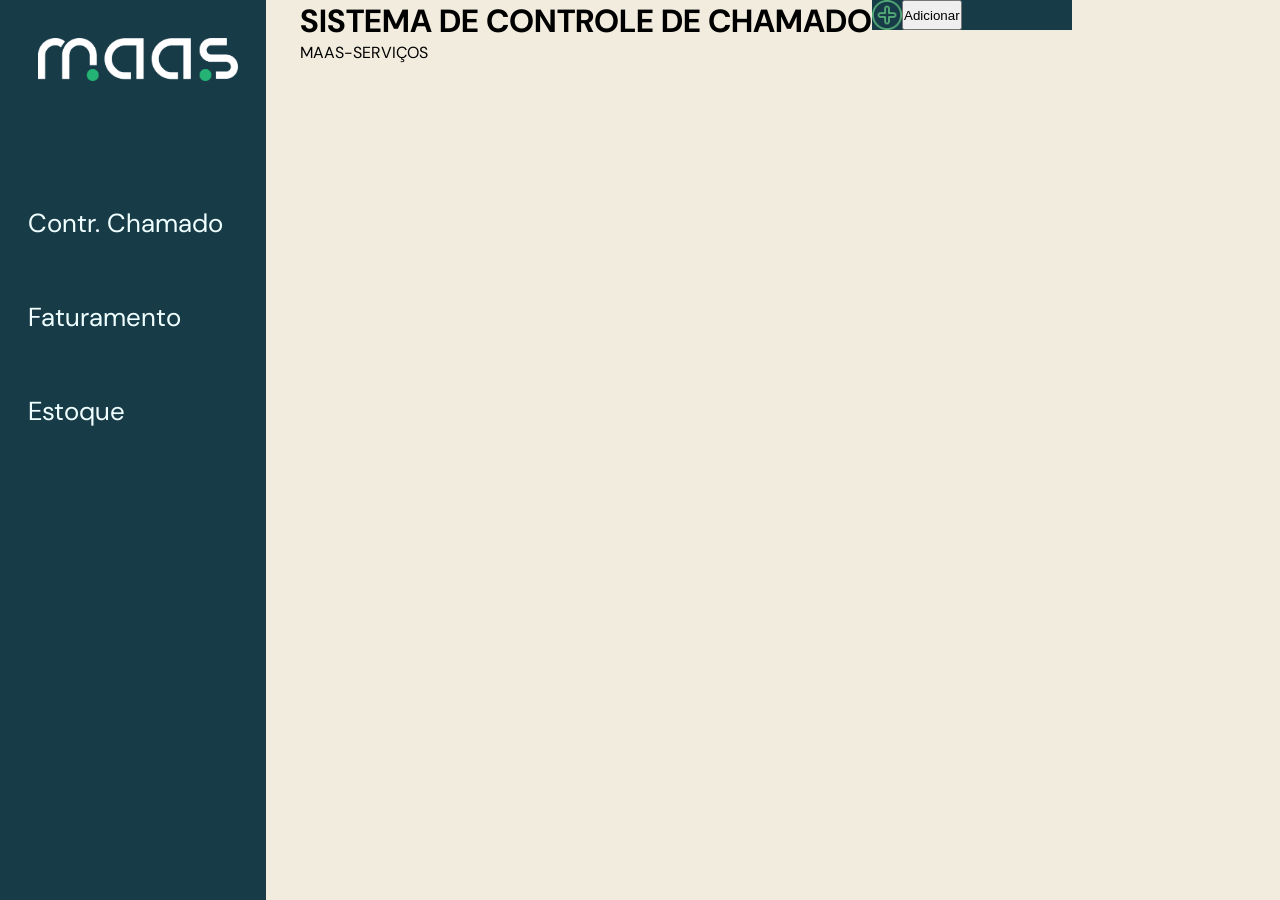
==== front-end/projeto_maas/index.html @ f57d59d8 "Atualização Do Header" ====
<!DOCTYPE html>
<html lang="pt-br">
<head>
    <meta charset="UTF-8">
    <meta name="viewport" content="width=device-width, initial-scale=1.0">
    <title>Gestão de Telemetria</title>
    <link rel="stylesheet" href="css/index.css">
</head>
<body>
    <nav class="barra-lateral-menu">
        <img src="assets/images/logo_maas.png" alt="Logo Maas Serviços">
        <ul class="list_menu">
            <li><a href="#">Contr. Chamado</a></li>
            <li><a href="#">Faturamento</a></li>
            <li><a href="#">Estoque</a></li>
        </ul>
    </nav>
    <header>
        <div class="container_header">
            <div class="container_information">
                <h1>SISTEMA DE CONTROLE DE CHAMADO</h1>
                <p>MAAS-SERVIÇOS</p>
            </div>
            <div class="button_adicionar">
                <img src="assets/icons/adicionar-acrescentar.png" alt="Imagem Adicionar">
                <button>Adicionar</button>
            </div>
        </div>
    </header>
</body>
</html>
---- front-end/projeto_maas/css/index.css ----
@import url('https://fonts.googleapis.com/css2?family=DM+Sans:ital,opsz,wght@0,9..40,100..1000;1,9..40,100..1000&display=swap');

*{
    margin: 0;
    padding: 0;
}

body{
  font-family: "DM Sans", sans-serif;
  background-color: #F2ECDE;
}

.barra-lateral-menu{
    background-color: #183B48;
    width: 250px;
    height: 100vh;
    padding: 8px;
    text-align: center;
    position: fixed;
    top: 0;
    left: 0;
}

.barra-lateral-menu img{
    width: 200px;
    margin: 30px;
}

.barra-lateral-menu ul{
    list-style-type: none;
    margin: 90px 0px 0px 20px;
}

.barra-lateral-menu ul li{
    font-size: 26px;
    text-align: left;
    margin-bottom: 60px;
    text-decoration: none;
}


.barra-lateral-menu ul li a{
    text-decoration: none;
    color: azure;
}

.container_header{
    margin-left: 300px;
    display: flex;
}


.button_adicionar{
    text-align: center;
    background-color: #183B48;
    width: 200px;
    height: 30px;
    display: flex;
    margin: right;
}

.button_adicionar img{
    width: 30px;
}
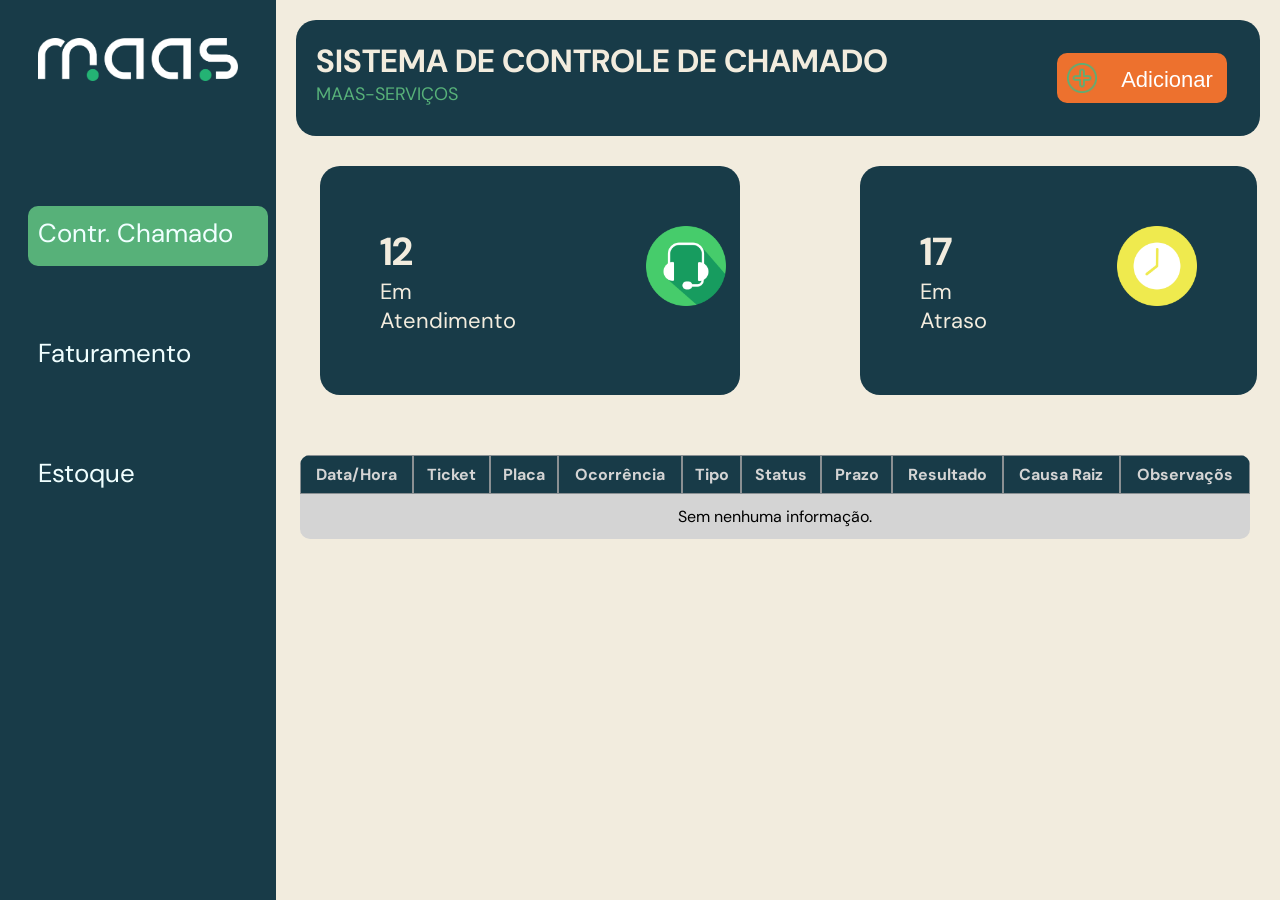
==== commit 802114ee: "Atualização - JavaScript" ====
--- a/front-end/projeto_maas/index.html
+++ b/front-end/projeto_maas/index.html
@@ -10,9 +10,9 @@
     <nav class="barra-lateral-menu">
         <img src="assets/images/logo_maas.png" alt="Logo Maas Serviços">
         <ul class="list_menu">
-            <li><a href="#">Contr. Chamado</a></li>
-            <li><a href="#">Faturamento</a></li>
-            <li><a href="#">Estoque</a></li>
+            <li class="menu-option" style="background-color: #57B179; padding: 10px; height: 40px; border-radius: 10px;"><a href="index.html">Contr. Chamado</a></li>
+            <li class= "menu-option" style="padding: 10px; height: 40px; border-radius: 10px;"> <a href="pages/faturamento.html">Faturamento</a></li>
+            <li class="menu-option" style="padding: 10px; height: 40px; border-radius: 10px;"> <a href="#">Estoque</a></li>
         </ul>
     </nav>
     <header>
@@ -23,9 +23,156 @@
             </div>
             <div class="button_adicionar">
                 <img src="assets/icons/adicionar-acrescentar.png" alt="Imagem Adicionar">
-                <button>Adicionar</button>
+                <button id="openModal">Adicionar</button>
+            </div>
+            <div id="modalContainer" class="modal-overlay">
+                <div class="modal-content">
+                    <h2>Adicionar Agendamento</h2>
+                    <p>Preencha os dados do Agendamento</p>
+                    <div class="container_formulario">
+                        <div class="form-group">
+                            <label for="text">Data/hora</label>
+                            <input type="date" name="calendario" id="data-hora">
+                        </div>
+
+                        <div class="form-group">
+                            <label for="text">Ticket</label>
+                            <input type="number">
+                        </div>
+
+                        <div class="form-group">
+                            <label for="text">Placa</label>
+                            <input type="text">
+                        </div>
+
+                        <div class="form-group">
+                            <label for="text">Ocorrência</label>
+                            <input type="text">
+                        </div>
+
+                        <div class="form-group">
+                            <label for="text">Tipo</label>
+                            <select name="Tipo_Serviço" id="selecion_tipo" class="selecion_status">
+                                <option value="Tipo de Serviço">Manutenção</option>
+                            </select>
+                        </div>
+
+                        <div class="form-group">
+                            <label for="text">Status</label>
+                            <select name="Tipo_status" id="selecion_tipo" class="selecion_status">
+                                <option value="Tipo_Status">Aberto</option>
+                                <option value="Tipo_Status">Aguardando fornecedor</option>
+                                <option value="Tipo_Status">Aguardando cliente</option>
+                                <option value="Tipo_Status">Agendado</option>
+                                <option value="Tipo_Status">Em atendimento</option>
+                                <option value="Tipo_Status">Concluído</option>
+                                <option value="Tipo_Status">Cancelado / Indisponível</option>
+                                <option value="Tipo_Status">Aguardando Orçamento</option>
+                            </select>
+                        </div>
+
+                        <div class="form-group">
+                            <label for="text">Prazo</label>
+                            <input type="text">
+                        </div>
+
+                        <div class="form-group">
+                            <label for="text">Resultado Final</label>
+                            <select name="tipo_de_resultadofinal" id="selecion_tipo" class="selecion_status">
+                                <option value="tipo_de_resultadofinal">Normalizado (online)</option>
+                                <option value="tipo_de_resultadofinal">Equipamento Substituído</option>
+                                <option value="tipo_de_resultadofinal">Sem atendimento (indisponivel)</option>
+                                <option value="tipo_de_resultadofinal">Pendente</option>
+                            </select>
+                        </div>
+                    </div>
+
+                    <div class="form-group">
+                        <label for="text">Causa Raiz</label>
+                        <select name="Tipo_status" id="selecion_tipo" class="selecion_status">
+                            <option value="tipo_causaraiz">Cobertura</option>
+                            <option value="tipo_causaraiz">Instalação/Alimentação</option>
+                            <option value="tipo_causaraiz">Equipamento defeituoso</option>
+                            <option value="tipo_causaraiz">Chip/Operadora</option>
+                            <option value="tipo_causaraiz">Base de contatos/local</option>
+                            <option value="tipo_causaraiz">Outros</option>
+                        </select>
+                    </div>
+
+                    <div class="form-group">
+                        <label for="text">Observações</label>
+                        <textarea name="" id=""></textarea>
+                    </div>
+
+                    <div class="modal-footer">
+                        <button id="closeModal" class="btn-secondary">Cancelar</button>
+                        <button class="btn-primary">Salvar</button>
+                    </div>
+                </div>
             </div>
         </div>
     </header>
+
+    <main>
+        <div class="information_cards_principal">
+            <div class="cards">
+                <div class="information_cards">
+                    <h1>12</h1>
+                    <span>Em Atendimento</span>
+                </div>
+                <div class="icone_cards">
+                    <img src="assets/icons/fone-de-ouvido.png" alt="">
+                </div>
+            </div>
+            <div class="cards">
+                <div class="information_cards">
+                    <h1>17</h1>
+                    <span>Em Atraso</span>
+                </div>
+                <div class="icone_cards">
+                    <img src="assets/icons/tempo.png" alt="">
+                </div>
+            </div>
+            <div class="cards">
+                <div class="information_cards">
+                    <h1>9</h1>
+                    <span>Aguardando Abertura</span>
+                </div>
+                <div class="icone_cards">
+                    <img src="assets/icons/ponto-de-exclamacao.png" alt="">
+                </div>
+            </div>
+            <div class="cards">
+                <div class="information_cards">
+                    <h1>24</h1>
+                    <span>Concluído</span>
+                </div>
+                <div class="icone_cards">
+                    <img src="assets/icons/resolvido.png" alt="">
+                </div>
+            </div>
+        </div>
+        <div class="call_tables">
+            <table>
+                <tr>
+                    <th>Data/Hora</th>
+                    <th>Ticket</th>
+                    <th>Placa</th>
+                    <th>Ocorrência</th>
+                    <th>Tipo</th>
+                    <th>Status</th>
+                    <th>Prazo</th>
+                    <th>Resultado</th>
+                    <th>Causa Raiz</th>
+                    <th>Observaçõs</th>
+                </tr>
+                <tr>
+                    <td class="information_table" colspan="10">Sem nenhuma informação.</td>
+                </tr>
+            </table>
+        </div>
+    </main>
+
+    <script src="js/scripts.js"></script>
 </body>
 </html>
--- a/front-end/projeto_maas/css/index.css
+++ b/front-end/projeto_maas/css/index.css
@@ -12,7 +12,7 @@
 
 .barra-lateral-menu{
     background-color: #183B48;
-    width: 250px;
+    width: 260px;
     height: 100vh;
     padding: 8px;
     text-align: center;
@@ -38,28 +38,214 @@
     text-decoration: none;
 }
 
-
 .barra-lateral-menu ul li a{
     text-decoration: none;
     color: azure;
 }
 
 .container_header{
-    margin-left: 300px;
-    display: flex;
+    margin: 20px 20px 0px 296px;
+    display: flex;
+    background-color: #183B48;
+    max-width: 100%;
+    border-radius: 20px;
+    padding: 10px;
+}
+
+.container_header h1{
+    color: #F2ECDE;
+}
+
+.container_header p{
+    color: #57B179;
+    font-size: 18px;
+}
+.container_information{
+    width: 100%;
+    padding: 10px;
 }
 
 
 .button_adicionar{
     text-align: center;
-    background-color: #183B48;
+    background-color: #ED712E;
     width: 200px;
     height: 30px;
     display: flex;
-    margin: right;
+    margin: 23px;
+    padding: 10px;
+    border-radius: 10px;
 }
 
 .button_adicionar img{
     width: 30px;
-}
-
+    margin-right: 10px;
+}
+
+.button_adicionar button{
+    margin-left: 10px;
+    height: 33px;
+    width: 100px;
+    background-color: transparent;
+    border-style: none;
+    font-size: 22px;
+    color: white;
+    text-align: center;
+}
+
+.information_cards_principal{
+    margin-left: 230px;
+    display: flex;
+}
+
+.information_cards_principal .cards{
+    margin: 30px 30px 0px 90px;
+    padding: 60px;
+    width: 300px;
+    border-radius: 20px;
+    background-color: #183B48;
+    color: #F2ECDE;
+    display: flex;
+}
+
+.information_cards h1{
+    font-size: 39px;
+}
+
+.information_cards span{
+    font-size: 22px;
+}
+
+.icone_cards img{
+    width: 80px;
+    margin-left: 130px; 
+}
+
+.call_tables{
+    margin: 60px 30px 0px 300px;
+    background-color: #d4d4d4;
+    border-radius: 10px;
+}
+
+.call_tables table{
+    width: 100%;
+    border-radius: 10px; /* Arredonda */
+    border-collapse: separate; /* IMPORTANTE */
+    border-spacing: 0; /* Remove espaçamento interno */
+    overflow: hidden; /* Garante que o arredondado apareça */
+}
+
+.call_tables th{
+    border: 0.1px solid #aca9a9c4;
+    padding: 8px;
+    text-align: center;
+    background-color: #183B48;
+    color: #d4d4d4;
+}
+
+.call_tables td{
+    text-align: center;
+    height: 45px;
+}
+
+/* Fundo escuro que cobre a tela */
+.modal-overlay {
+  display: none; /* Escondido por padrão */
+  position: fixed;
+  top: 0;
+  left: 0;
+  width: 100%;
+  height: 100%;
+  background-color: rgba(0, 0, 0, 0.5); /* Preto com 50% de transparência */
+  z-index: 1000;
+}
+
+/* A caixa branca do modal */
+.modal-content {
+  position: absolute;
+  top: 50%;
+  left: 50%;
+  transform: translate(-50%, -50%); /* Centraliza perfeitamente */
+  background: #F2ECDE;
+  padding: 20px;
+  border-radius: 8px;
+  width: 700px;
+  height: 550px;
+  box-shadow: 0 4px 15px rgba(0,0,0,0.2);
+  grid-template-columns: repeat(2, 1fr);
+  gap: 15px;
+}
+
+/* Container que divide em 2 colunas */
+.container_formulario {
+  display: grid;
+  grid-template-columns: 1fr 1fr; /* Duas colunas iguais */
+  gap: 15px; /* Espaçamento entre os campos */
+  margin-top: 20px;
+}
+
+/* Cada par Label + Input */
+.form-group {
+  display: flex;
+  flex-direction: column; /* Força o input a ir para baixo da label */
+  align-items: flex-start; /* Alinha tudo à esquerda */
+}
+
+.form-group label {
+  font-size: 14px;
+  font-weight: bold;
+  margin-bottom: 5px; /* Espaço entre o nome e o campo */
+  color: #333;
+}
+
+.form-group input, 
+.form-group textarea {
+  width: 100%; /* Faz o campo ocupar toda a largura da coluna */
+  padding: 8px;
+  border: 1px solid #ccc;
+  border-radius: 4px;
+  box-sizing: border-box; /* Garante que o padding não quebre a largura */
+}
+
+/* Ocupar a linha inteira para Observações */
+.full-width {
+  grid-column: span 2;
+}
+
+/* Estilo dos botões */
+.modal-footer {
+  margin-top: 25px;
+  display: flex;
+  justify-content: flex-end;
+  gap: 10px;
+}
+
+/* Classe utilitária para mostrar o modal via JS */
+.active {
+  display: block;
+}
+
+.selecion_status{
+  width: 100%; /* Faz o campo ocupar toda a largura da coluna */
+  padding: 8px;
+  border: 1px solid #ccc;
+  border-radius: 4px;
+  box-sizing: border-box; /* Garante que o padding não quebre a largura */
+}
+
+.modal-footer button{
+    width: 190px;
+    height: 40px;
+    border-radius: 10px;
+    font-size: 19px;
+}
+
+.modal-footer .btn-secondary{
+    background-color: #ED712E;
+    color: #F2ECDE;
+}
+
+.modal-footer .btn-primary{
+    background-color: #183B48;
+    color: #F2ECDE;
+}
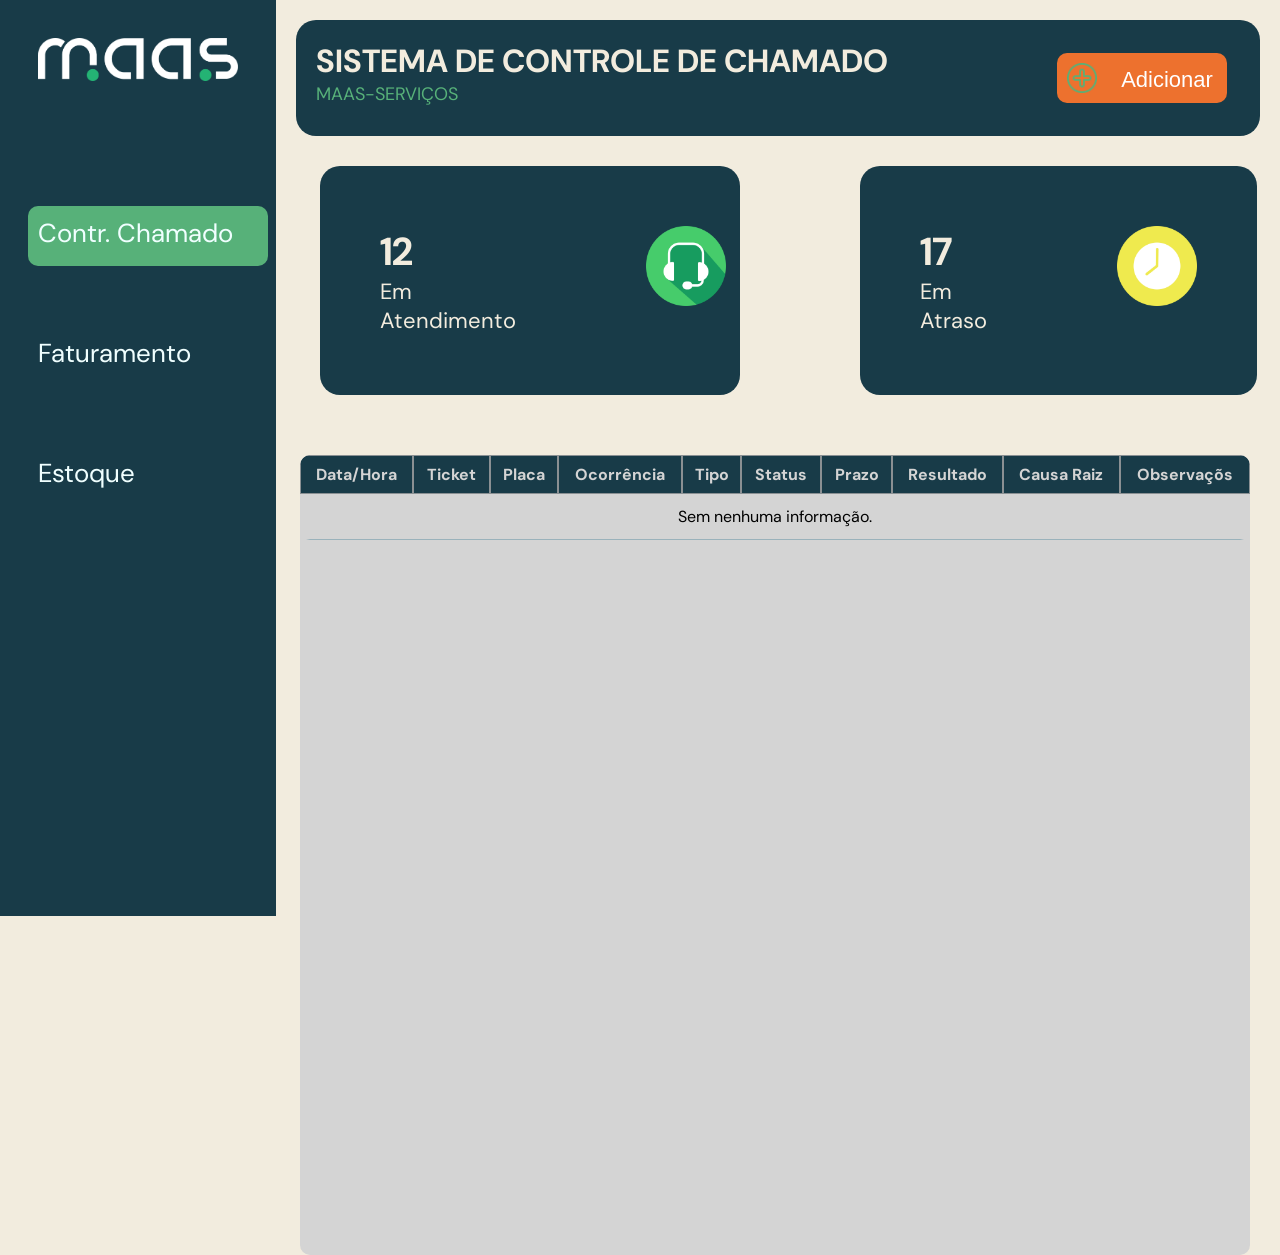
==== commit be089410: "teste" ====
--- a/front-end/projeto_maas/index.html
+++ b/front-end/projeto_maas/index.html
@@ -32,76 +32,79 @@
                     <div class="container_formulario">
                         <div class="form-group">
                             <label for="text">Data/hora</label>
-                            <input type="date" name="calendario" id="data-hora">
+                            <input type="date" name="calendario" id="data_hora">
                         </div>
 
                         <div class="form-group">
                             <label for="text">Ticket</label>
-                            <input type="number">
+                            <input type="number" id="ticket">
                         </div>
 
                         <div class="form-group">
                             <label for="text">Placa</label>
-                            <input type="text">
+                            <input type="text" id="placa">
                         </div>
 
                         <div class="form-group">
                             <label for="text">Ocorrência</label>
-                            <input type="text">
+                            <input type="text" id="ocorrencia">
                         </div>
 
                         <div class="form-group">
                             <label for="text">Tipo</label>
                             <select name="Tipo_Serviço" id="selecion_tipo" class="selecion_status">
-                                <option value="Tipo de Serviço">Manutenção</option>
+                                <option value="Tipo de Serviço" id="Manutencao">Manutenção</option>
                             </select>
                         </div>
 
                         <div class="form-group">
                             <label for="text">Status</label>
-                            <select name="Tipo_status" id="selecion_tipo" class="selecion_status">
-                                <option value="Tipo_Status">Aberto</option>
-                                <option value="Tipo_Status">Aguardando fornecedor</option>
-                                <option value="Tipo_Status">Aguardando cliente</option>
-                                <option value="Tipo_Status">Agendado</option>
-                                <option value="Tipo_Status">Em atendimento</option>
-                                <option value="Tipo_Status">Concluído</option>
-                                <option value="Tipo_Status">Cancelado / Indisponível</option>
-                                <option value="Tipo_Status">Aguardando Orçamento</option>
+                            <select name="Tipo_status" id="status" class="selecion_status">
+                                <option value="Selecionar">Selecionar...</option>
+                                <option value="Aberto">Aberto</option>
+                                <option value="Aguardando fornecedor">Aguardando fornecedor</option>
+                                <option value="Aguardando cliente">Aguardando cliente</option>
+                                <option value="Agendado">Agendado</option>
+                                <option value="Em atendimento">Em atendimento</option>
+                                <option value="Concluído">Concluído</option>
+                                <option value="Cancelado / Indisponível">Cancelado / Indisponível</option>
+                                <option value="Aguardando Orçamento">Aguardando Orçamento</option>
                             </select>
                         </div>
 
                         <div class="form-group">
                             <label for="text">Prazo</label>
-                            <input type="text">
+                            <input type="date" name="calendario" id="data_hora_prazo">
                         </div>
 
                         <div class="form-group">
                             <label for="text">Resultado Final</label>
-                            <select name="tipo_de_resultadofinal" id="selecion_tipo" class="selecion_status">
-                                <option value="tipo_de_resultadofinal">Normalizado (online)</option>
-                                <option value="tipo_de_resultadofinal">Equipamento Substituído</option>
-                                <option value="tipo_de_resultadofinal">Sem atendimento (indisponivel)</option>
-                                <option value="tipo_de_resultadofinal">Pendente</option>
+                            <select name="tipo_de_resultadofinal" id="resultado_final" class="selecion_status">
+                                <option value="Selecionar">Selecionar...</option>
+                                <option value="Normalizado (online)">Normalizado (online)</option>
+                                <option value="Equipamento Substituído">Equipamento Substituído</option>
+                                <option value="Sem atendimento (indisponivel)">Sem atendimento (indisponivel)</option>
+                                <option value="Pendente">Pendente</option>
                             </select>
                         </div>
                     </div>
 
                     <div class="form-group">
                         <label for="text">Causa Raiz</label>
-                        <select name="Tipo_status" id="selecion_tipo" class="selecion_status">
-                            <option value="tipo_causaraiz">Cobertura</option>
-                            <option value="tipo_causaraiz">Instalação/Alimentação</option>
-                            <option value="tipo_causaraiz">Equipamento defeituoso</option>
-                            <option value="tipo_causaraiz">Chip/Operadora</option>
-                            <option value="tipo_causaraiz">Base de contatos/local</option>
-                            <option value="tipo_causaraiz">Outros</option>
+                        <select name="Tipo_status" id="causa_raiz" class="selecion_status">
+                            <option value="Selecionar">Selecionar...</option>
+                            <option value="Cobertura">Cobertura</option>
+                            <option value="Instalação/Alimentação">Instalação/Alimentação</option>
+                            <option value="Equipamento defeituoso">Equipamento defeituoso</option>
+                            <option value="Chip/Operadora">Chip/Operadora</option>
+                            <option value="Base de contatos/local">Base de contatos/local</option>
+                            <option value="Outros">Outros</option>
                         </select>
                     </div>
 
                     <div class="form-group">
                         <label for="text">Observações</label>
-                        <textarea name="" id=""></textarea>
+                        <textarea name="Observações" id="observacoes"></textarea>
                     </div>
 
                     <div class="modal-footer">
@@ -152,27 +155,35 @@
                 </div>
             </div>
         </div>
-        <div class="call_tables">
-            <table>
-                <tr>
-                    <th>Data/Hora</th>
-                    <th>Ticket</th>
-                    <th>Placa</th>
-                    <th>Ocorrência</th>
-                    <th>Tipo</th>
-                    <th>Status</th>
-                    <th>Prazo</th>
-                    <th>Resultado</th>
-                    <th>Causa Raiz</th>
-                    <th>Observaçõs</th>
-                </tr>
-                <tr>
-                    <td class="information_table" colspan="10">Sem nenhuma informação.</td>
-                </tr>
-            </table>
+        <div class="background_table">
+            <div class="table-scroll">
+                <table>
+                    <thead>
+                        <tr>
+                            <th>Data/Hora</th>
+                            <th>Ticket</th>
+                            <th>Placa</th>
+                            <th>Ocorrência</th>
+                            <th>Tipo</th>
+                            <th>Status</th>
+                            <th>Prazo</th>
+                            <th>Resultado</th>
+                            <th>Causa Raiz</th>
+                            <th>Observaçõs</th>
+                        </tr>
+                    </thead>
+                    <tbody id="call_tables">
+                        <tr id="linhaVazia">
+                            <td class="information_table_td" colspan="10">
+                                Sem nenhuma informação.
+                            </td>
+                        </tr>
+                    </tbody>
+                </table>
+            </div>
         </div>
     </main>
 
-    <script src="js/scripts.js"></script>
+    <script type="module" src="js/scripts.js"></script>
 </body>
 </html>
--- a/front-end/projeto_maas/css/index.css
+++ b/front-end/projeto_maas/css/index.css
@@ -6,8 +6,8 @@
 }
 
 body{
-  font-family: "DM Sans", sans-serif;
-  background-color: #F2ECDE;
+    font-family: "DM Sans", sans-serif;
+    background-color: #F2ECDE;
 }
 
 .barra-lateral-menu{
@@ -96,9 +96,10 @@
 .information_cards_principal{
     margin-left: 230px;
     display: flex;
-}
-
-.information_cards_principal .cards{
+    width: 300px;
+}
+
+.cards{
     margin: 30px 30px 0px 90px;
     padding: 60px;
     width: 300px;
@@ -121,13 +122,19 @@
     margin-left: 130px; 
 }
 
-.call_tables{
+.background_table {
+    height: 800px;        /* referência real */
+}
+
+.table-scroll {
     margin: 60px 30px 0px 300px;
     background-color: #d4d4d4;
     border-radius: 10px;
-}
-
-.call_tables table{
+    height: 100%;         /* agora funciona */
+    overflow-y: auto;
+}
+
+.table-scroll table{
     width: 100%;
     border-radius: 10px; /* Arredonda */
     border-collapse: separate; /* IMPORTANTE */
@@ -135,7 +142,9 @@
     overflow: hidden; /* Garante que o arredondado apareça */
 }
 
-.call_tables th{
+
+
+.table-scroll th{
     border: 0.1px solid #aca9a9c4;
     padding: 8px;
     text-align: center;
@@ -143,9 +152,10 @@
     color: #d4d4d4;
 }
 
-.call_tables td{
+.table-scroll td{
     text-align: center;
     height: 45px;
+    border-bottom: 0.5px solid #9ab2bb;
 }
 
 /* Fundo escuro que cobre a tela */
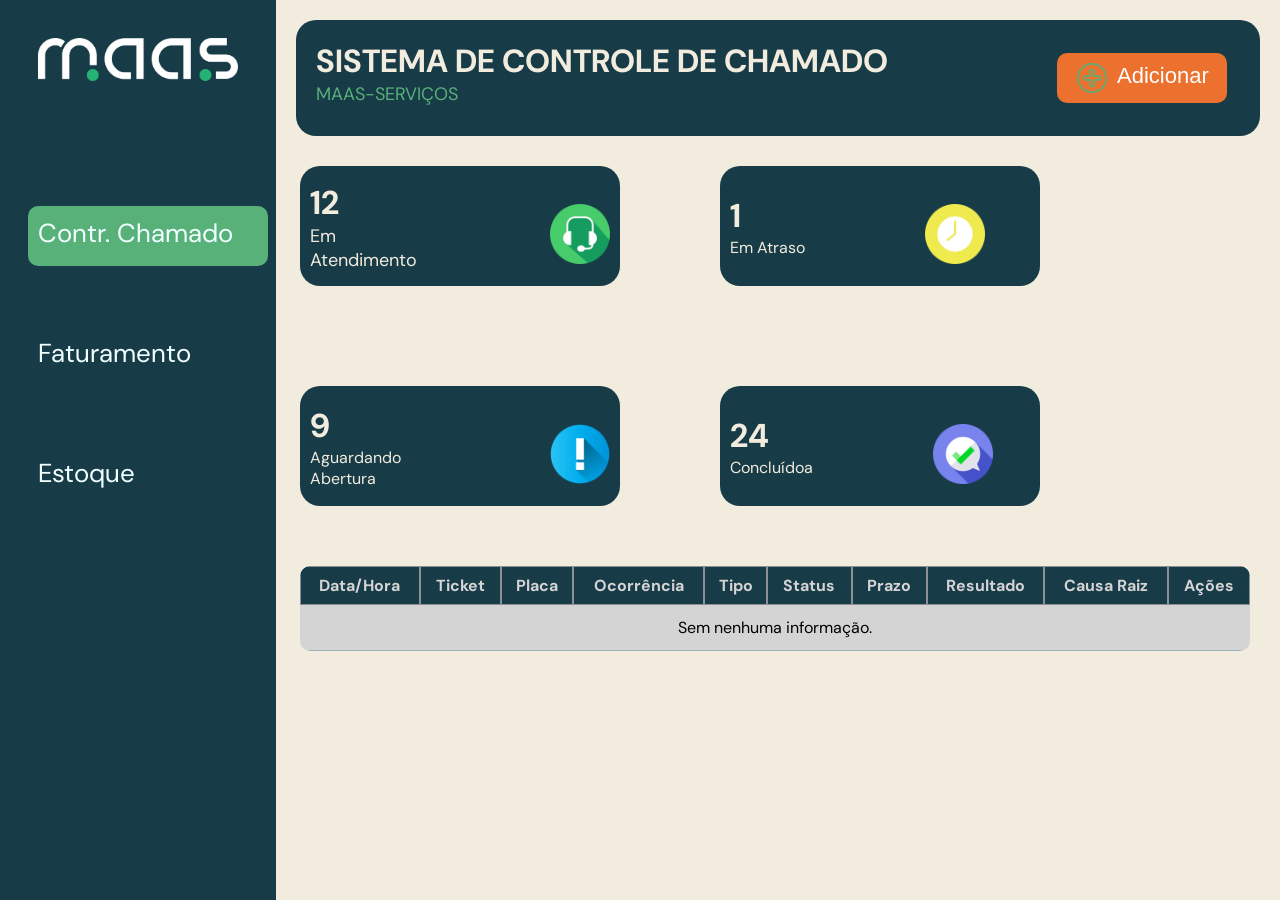
==== commit c97c9cab: "Atualização de Layout" ====
--- a/front-end/projeto_maas/index.html
+++ b/front-end/projeto_maas/index.html
@@ -22,8 +22,7 @@
                 <p>MAAS-SERVIÇOS</p>
             </div>
             <div class="button_adicionar">
-                <img src="assets/icons/adicionar-acrescentar.png" alt="Imagem Adicionar">
-                <button id="openModal">Adicionar</button>
+                <button id="openModal"><img src="assets/icons/adicionar-acrescentar.png" alt="Imagem Adicionar">Adicionar</button>
             </div>
             <div id="modalContainer" class="modal-overlay">
                 <div class="modal-content">
@@ -32,7 +31,7 @@
                     <div class="container_formulario">
                         <div class="form-group">
                             <label for="text">Data/hora</label>
-                            <input type="date" name="calendario" id="data_hora">
+                            <input type="datetime-local" name="calendario" id="data_hora">
                         </div>
 
                         <div class="form-group">
@@ -74,12 +73,12 @@
 
                         <div class="form-group">
                             <label for="text">Prazo</label>
-                            <input type="date" name="calendario" id="data_hora_prazo">
+                            <input type="date" name="calendario" id="data_hora_prazo" disabled>
                         </div>
 
                         <div class="form-group">
                             <label for="text">Resultado Final</label>
-                            <select name="tipo_de_resultadofinal" id="resultado_final" class="selecion_status">
+                            <select name="tipo_de_resultadofinal" id="resultado_final" class="selecion_status" disabled>
                                 <option value="Selecionar">Selecionar...</option>
                                 <option value="Normalizado (online)">Normalizado (online)</option>
                                 <option value="Equipamento Substituído">Equipamento Substituído</option>
@@ -91,7 +90,7 @@
 
                     <div class="form-group">
                         <label for="text">Causa Raiz</label>
-                        <select name="Tipo_status" id="causa_raiz" class="selecion_status">
+                        <select name="Tipo_status" id="causa_raiz" class="selecion_status" disabled>
                             <option value="Selecionar">Selecionar...</option>
                             <option value="Cobertura">Cobertura</option>
                             <option value="Instalação/Alimentação">Instalação/Alimentação</option>
@@ -121,7 +120,7 @@
             <div class="cards">
                 <div class="information_cards">
                     <h1>12</h1>
-                    <span>Em Atendimento</span>
+                    <p>Em Atendimento<p>
                 </div>
                 <div class="icone_cards">
                     <img src="assets/icons/fone-de-ouvido.png" alt="">
@@ -129,7 +128,7 @@
             </div>
             <div class="cards">
                 <div class="information_cards">
-                    <h1>17</h1>
+                    <h1>1</h1>
                     <span>Em Atraso</span>
                 </div>
                 <div class="icone_cards">
@@ -148,7 +147,7 @@
             <div class="cards">
                 <div class="information_cards">
                     <h1>24</h1>
-                    <span>Concluído</span>
+                    <span>Concluídoa</span>
                 </div>
                 <div class="icone_cards">
                     <img src="assets/icons/resolvido.png" alt="">
@@ -169,7 +168,7 @@
                             <th>Prazo</th>
                             <th>Resultado</th>
                             <th>Causa Raiz</th>
-                            <th>Observaçõs</th>
+                            <th>Ações</th>
                         </tr>
                     </thead>
                     <tbody id="call_tables">
--- a/front-end/projeto_maas/css/index.css
+++ b/front-end/projeto_maas/css/index.css
@@ -72,6 +72,7 @@
     width: 200px;
     height: 30px;
     display: flex;
+    flex-wrap: wrap;
     margin: 23px;
     padding: 10px;
     border-radius: 10px;
@@ -84,7 +85,8 @@
 
 .button_adicionar button{
     margin-left: 10px;
-    height: 33px;
+    display: flex;
+    height: 38px;
     width: 100px;
     background-color: transparent;
     border-style: none;
@@ -94,68 +96,36 @@
 }
 
 .information_cards_principal{
-    margin-left: 230px;
-    display: flex;
+    margin: 30px 23px 0px 300px;
+    max-width: 100%;
+    display: flex;
+    gap: 100px; 
+    flex-wrap: wrap; /* faz quebrar quando faltar espaço */
+}
+
+.cards{
+    padding: 10px;
     width: 300px;
-}
-
-.cards{
-    margin: 30px 30px 0px 90px;
-    padding: 60px;
-    width: 300px;
+    height: 100px;
     border-radius: 20px;
     background-color: #183B48;
     color: #F2ECDE;
     display: flex;
+    align-items: center;
 }
 
 .information_cards h1{
-    font-size: 39px;
-}
-
-.information_cards span{
-    font-size: 22px;
+    font-size: 33px;
+}
+
+.information_cards p{
+    font-size: 18px;
 }
 
 .icone_cards img{
-    width: 80px;
-    margin-left: 130px; 
-}
-
-.background_table {
-    height: 800px;        /* referência real */
-}
-
-.table-scroll {
-    margin: 60px 30px 0px 300px;
-    background-color: #d4d4d4;
-    border-radius: 10px;
-    height: 100%;         /* agora funciona */
-    overflow-y: auto;
-}
-
-.table-scroll table{
-    width: 100%;
-    border-radius: 10px; /* Arredonda */
-    border-collapse: separate; /* IMPORTANTE */
-    border-spacing: 0; /* Remove espaçamento interno */
-    overflow: hidden; /* Garante que o arredondado apareça */
-}
-
-
-
-.table-scroll th{
-    border: 0.1px solid #aca9a9c4;
-    padding: 8px;
-    text-align: center;
-    background-color: #183B48;
-    color: #d4d4d4;
-}
-
-.table-scroll td{
-    text-align: center;
-    height: 45px;
-    border-bottom: 0.5px solid #9ab2bb;
+    width: 60px;
+    margin-top: 20px;
+    margin-left: 120px; 
 }
 
 /* Fundo escuro que cobre a tela */
@@ -258,4 +228,40 @@
 .modal-footer .btn-primary{
     background-color: #183B48;
     color: #F2ECDE;
+}
+
+.background_table {
+    height: 50%;        /* referência real */
+}
+
+.table-scroll {
+    margin: 60px 30px 0px 300px;
+    background-color: #d4d4d4;
+    border-radius: 10px;
+    max-height: 500px;         /* agora funciona */
+    overflow-y: auto;
+}
+
+.table-scroll table{
+    width: 100%;
+    border-radius: 10px; /* Arredonda */
+    border-collapse: separate; /* IMPORTANTE */
+    border-spacing: 0; /* Remove espaçamento interno */
+    overflow: hidden; /* Garante que o arredondado apareça */
+}
+
+
+
+.table-scroll th{
+    border: 0.1px solid #aca9a9c4;
+    padding: 8px;
+    text-align: center;
+    background-color: #183B48;
+    color: #d4d4d4;
+}
+
+.table-scroll td{
+    text-align: center;
+    height: 45px;
+    border-bottom: 0.5px solid #9ab2bb;
 }
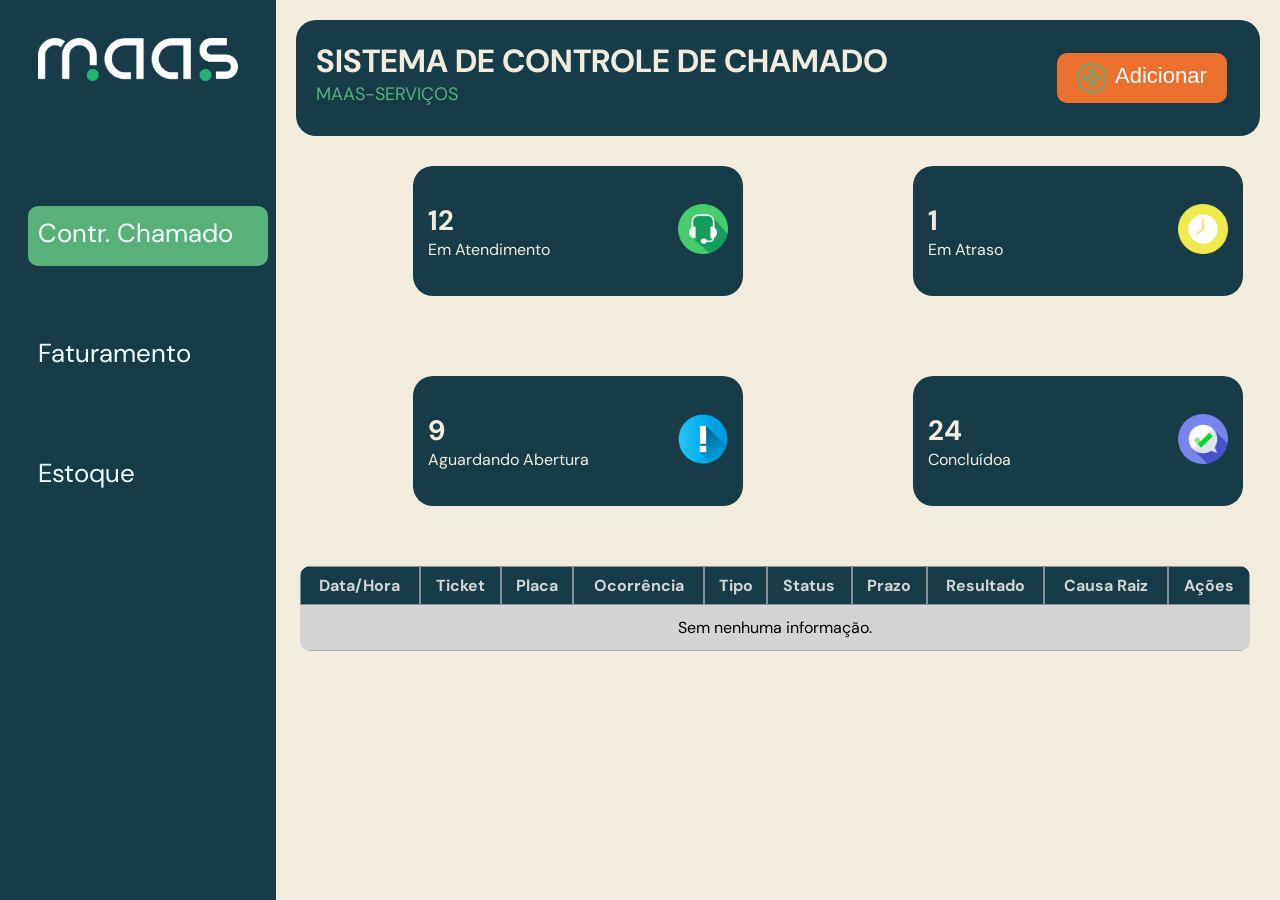
==== commit 59d8da4c: "Atualização de Layout" ====
--- a/front-end/projeto_maas/index.html
+++ b/front-end/projeto_maas/index.html
@@ -120,7 +120,7 @@
             <div class="cards">
                 <div class="information_cards">
                     <h1>12</h1>
-                    <p>Em Atendimento<p>
+                    <span>Em Atendimento<spanp>
                 </div>
                 <div class="icone_cards">
                     <img src="assets/icons/fone-de-ouvido.png" alt="">
--- a/front-end/projeto_maas/css/index.css
+++ b/front-end/projeto_maas/css/index.css
@@ -80,7 +80,8 @@
 
 .button_adicionar img{
     width: 30px;
-    margin-right: 10px;
+    height: 30px;
+    margin-right: 8px;
 }
 
 .button_adicionar button{
@@ -96,15 +97,17 @@
 }
 
 .information_cards_principal{
-    margin: 30px 23px 0px 300px;
+    margin: 30px 23px;
+    padding-left: 300px; /* substitui o margin-left */
     max-width: 100%;
     display: flex;
-    gap: 100px; 
-    flex-wrap: wrap; /* faz quebrar quando faltar espaço */
+    gap: 80px; 
+    flex-wrap: wrap; /* quebra linha quando faltar espaço */
 }
 
 .cards{
-    padding: 10px;
+    margin-left: 90px;
+    padding: 15px;
     width: 300px;
     height: 100px;
     border-radius: 20px;
@@ -112,20 +115,21 @@
     color: #F2ECDE;
     display: flex;
     align-items: center;
+    justify-content: space-between;
 }
 
 .information_cards h1{
-    font-size: 33px;
-}
-
-.information_cards p{
-    font-size: 18px;
+    font-size: 28px;
+    margin: 0;
+}
+
+.information_cards span{
+    font-size: 16px;
+    margin: 0;
 }
 
 .icone_cards img{
-    width: 60px;
-    margin-top: 20px;
-    margin-left: 120px; 
+    width: 50px;
 }
 
 /* Fundo escuro que cobre a tela */
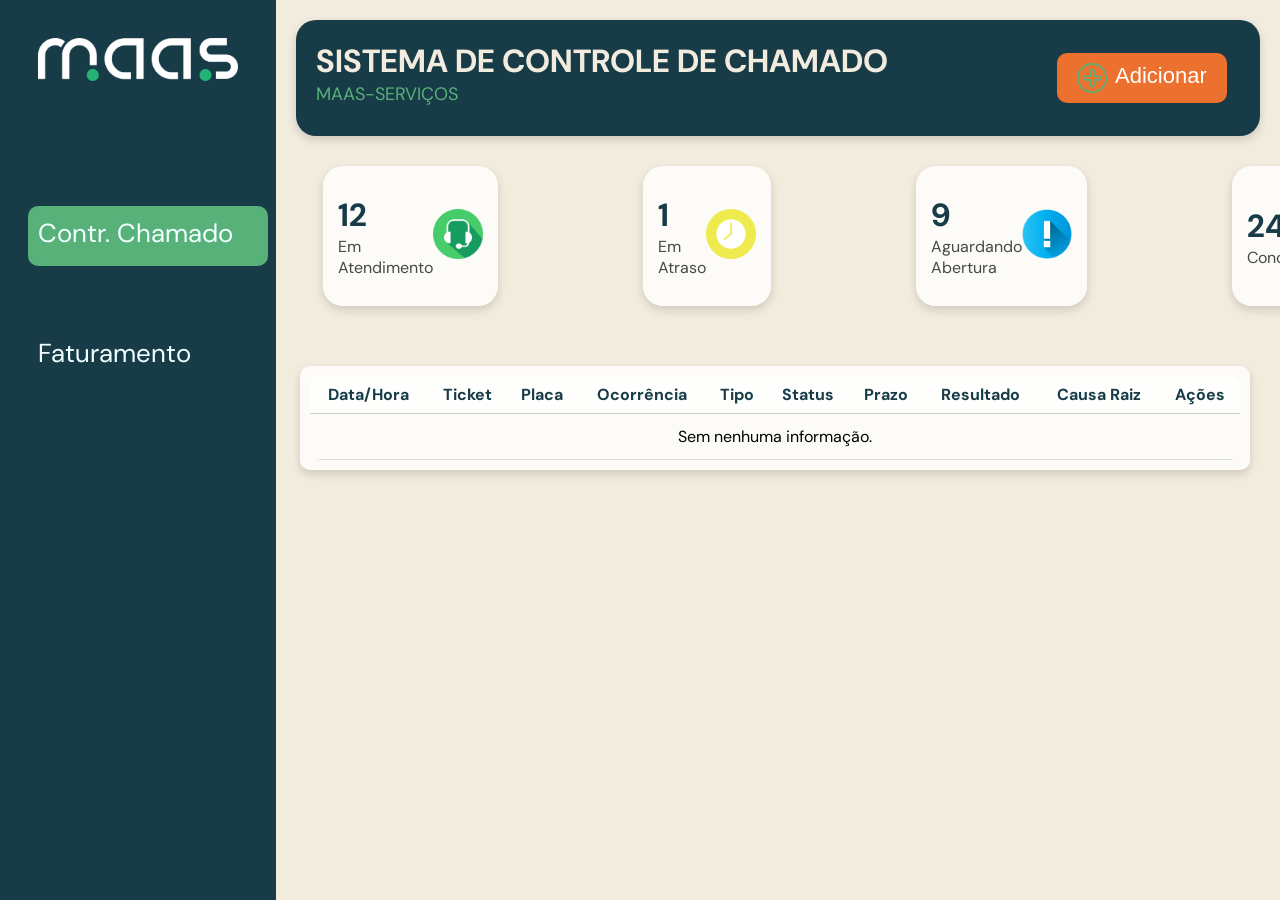
==== commit 67dea3df: "Criação dos Script.js" ====
--- a/front-end/projeto_maas/index.html
+++ b/front-end/projeto_maas/index.html
@@ -12,7 +12,6 @@
         <ul class="list_menu">
             <li class="menu-option" style="background-color: #57B179; padding: 10px; height: 40px; border-radius: 10px;"><a href="index.html">Contr. Chamado</a></li>
             <li class= "menu-option" style="padding: 10px; height: 40px; border-radius: 10px;"> <a href="pages/faturamento.html">Faturamento</a></li>
-            <li class="menu-option" style="padding: 10px; height: 40px; border-radius: 10px;"> <a href="#">Estoque</a></li>
         </ul>
     </nav>
     <header>
--- a/front-end/projeto_maas/css/index.css
+++ b/front-end/projeto_maas/css/index.css
@@ -50,6 +50,7 @@
     max-width: 100%;
     border-radius: 20px;
     padding: 10px;
+    box-shadow: 0 4px 10px rgba(0, 0, 0, 0.15);
 }
 
 .container_header h1{
@@ -101,31 +102,29 @@
     padding-left: 300px; /* substitui o margin-left */
     max-width: 100%;
     display: flex;
-    gap: 80px; 
-    flex-wrap: wrap; /* quebra linha quando faltar espaço */
-}
-
+    gap: 145px; /* quebra linha quando faltar espaço */
+}
 .cards{
-    margin-left: 90px;
     padding: 15px;
-    width: 300px;
-    height: 100px;
+    width: 369px;
+    height: 110px;
     border-radius: 20px;
-    background-color: #183B48;
-    color: #F2ECDE;
+    background-color: #ffffffcc;
+    color: #183B48;
     display: flex;
     align-items: center;
     justify-content: space-between;
+    box-shadow: 0 4px 10px rgba(0, 0, 0, 0.15);
 }
 
 .information_cards h1{
-    font-size: 28px;
+    font-size: 32px;
     margin: 0;
 }
 
 .information_cards span{
     font-size: 16px;
-    margin: 0;
+    color: rgba(0, 0, 0, 0.719);
 }
 
 .icone_cards img{
@@ -240,10 +239,12 @@
 
 .table-scroll {
     margin: 60px 30px 0px 300px;
-    background-color: #d4d4d4;
+    background-color: #ffffffcc;
     border-radius: 10px;
     max-height: 500px;         /* agora funciona */
     overflow-y: auto;
+    box-shadow: 0 4px 10px rgba(0, 0, 0, 0.15);
+    padding: 10px;
 }
 
 .table-scroll table{
@@ -257,15 +258,15 @@
 
 
 .table-scroll th{
-    border: 0.1px solid #aca9a9c4;
+    border-bottom: 0.1px solid #ccc;
     padding: 8px;
     text-align: center;
-    background-color: #183B48;
-    color: #d4d4d4;
+    background-color: #ffffffcc;
+    color: #183B48;
 }
 
 .table-scroll td{
     text-align: center;
     height: 45px;
-    border-bottom: 0.5px solid #9ab2bb;
+    border-bottom: 0.5px solid #cccccca2;
 }
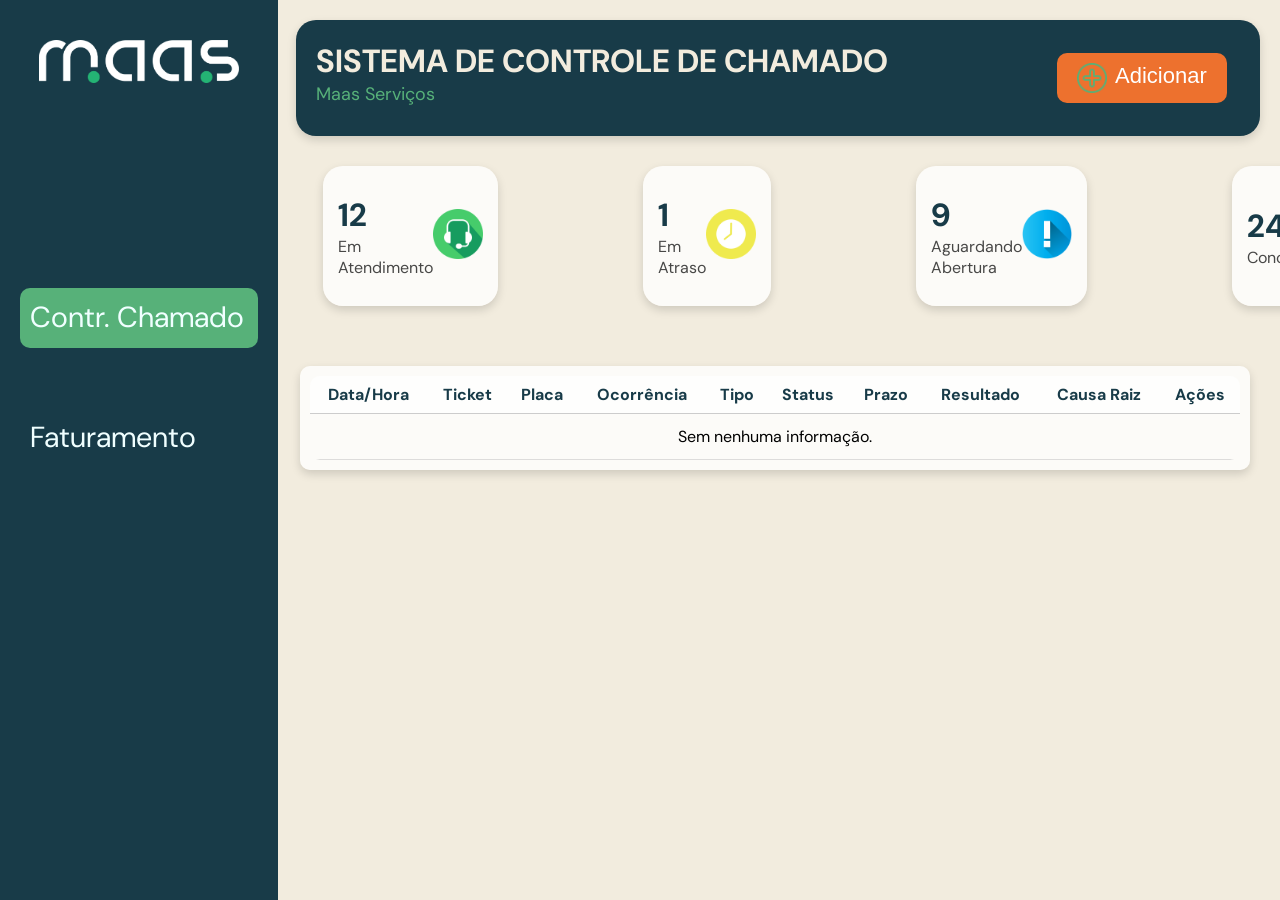
==== commit 1b459802: "Atualização" ====
--- a/front-end/projeto_maas/index.html
+++ b/front-end/projeto_maas/index.html
@@ -18,7 +18,7 @@
         <div class="container_header">
             <div class="container_information">
                 <h1>SISTEMA DE CONTROLE DE CHAMADO</h1>
-                <p>MAAS-SERVIÇOS</p>
+                <p>Maas Serviços</p>
             </div>
             <div class="button_adicionar">
                 <button id="openModal"><img src="assets/icons/adicionar-acrescentar.png" alt="Imagem Adicionar">Adicionar</button>
--- a/front-end/projeto_maas/css/index.css
+++ b/front-end/projeto_maas/css/index.css
@@ -6,15 +6,15 @@
 }
 
 body{
-    font-family: "DM Sans", sans-serif;
-    background-color: #F2ECDE;
-}
-
+  font-family: "DM Sans", sans-serif;
+  background-color: #F2ECDE;
+}
+ 
 .barra-lateral-menu{
     background-color: #183B48;
-    width: 260px;
+    width: 238px;
     height: 100vh;
-    padding: 8px;
+    padding: 20px;
     text-align: center;
     position: fixed;
     top: 0;
@@ -23,16 +23,16 @@
 
 .barra-lateral-menu img{
     width: 200px;
-    margin: 30px;
+    margin: 20px 0px 0px 0px;
 }
 
 .barra-lateral-menu ul{
     list-style-type: none;
-    margin: 90px 0px 0px 20px;
+    margin: 200px 0px 0px 0px;
 }
 
 .barra-lateral-menu ul li{
-    font-size: 26px;
+    font-size: 29px;
     text-align: left;
     margin-bottom: 60px;
     text-decoration: none;
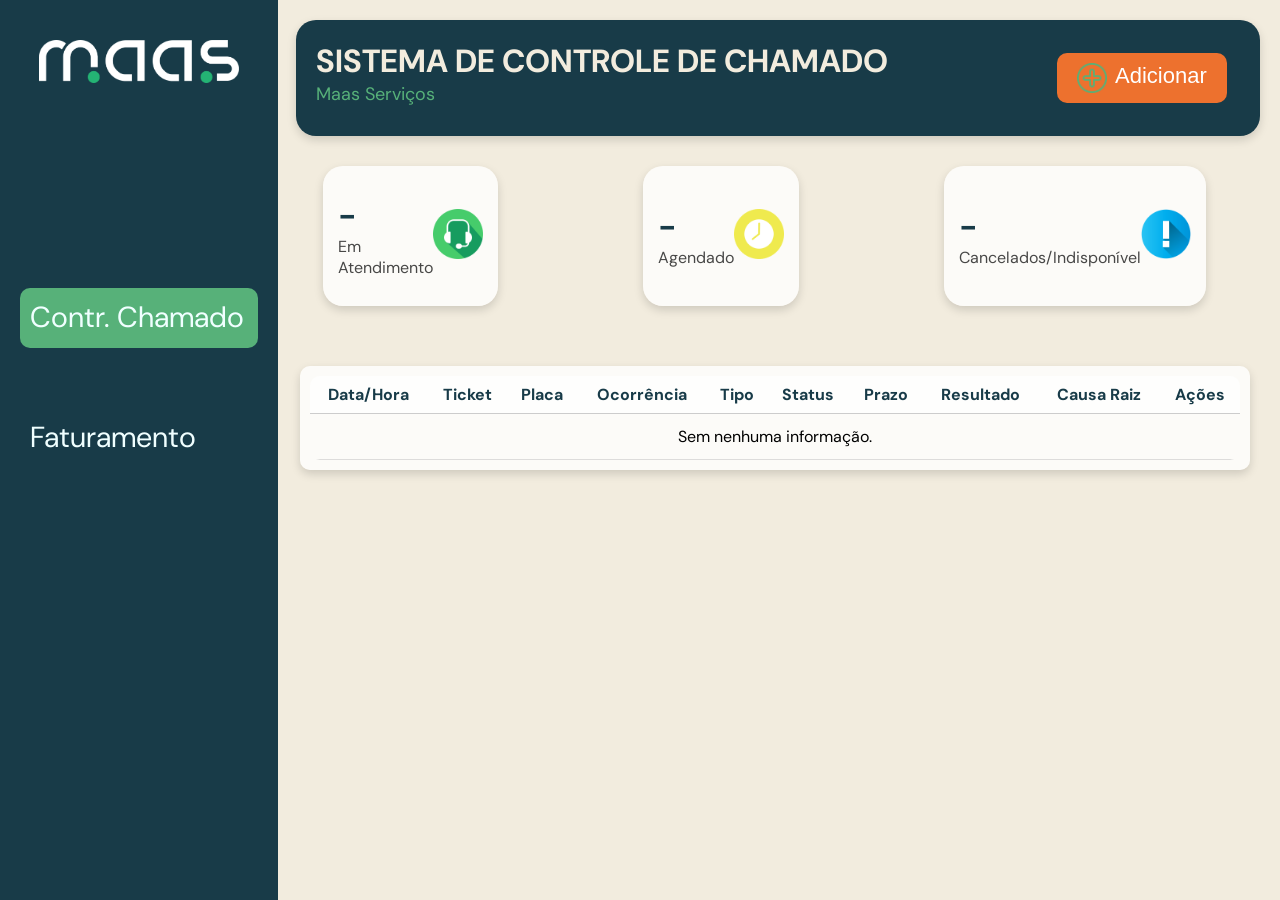
==== commit 0bb673e9: "Atualização na Tela de Chamados" ====
--- a/front-end/projeto_maas/index.html
+++ b/front-end/projeto_maas/index.html
@@ -59,14 +59,11 @@
                             <label for="text">Status</label>
                             <select name="Tipo_status" id="status" class="selecion_status">
                                 <option value="Selecionar">Selecionar...</option>
-                                <option value="Aberto">Aberto</option>
-                                <option value="Aguardando fornecedor">Aguardando fornecedor</option>
                                 <option value="Aguardando cliente">Aguardando cliente</option>
                                 <option value="Agendado">Agendado</option>
                                 <option value="Em atendimento">Em atendimento</option>
                                 <option value="Concluído">Concluído</option>
                                 <option value="Cancelado / Indisponível">Cancelado / Indisponível</option>
-                                <option value="Aguardando Orçamento">Aguardando Orçamento</option>
                             </select>
                         </div>
 
@@ -118,7 +115,7 @@
         <div class="information_cards_principal">
             <div class="cards">
                 <div class="information_cards">
-                    <h1>12</h1>
+                    <h1 id="em_atendimento">-</h1>
                     <span>Em Atendimento<spanp>
                 </div>
                 <div class="icone_cards">
@@ -127,8 +124,8 @@
             </div>
             <div class="cards">
                 <div class="information_cards">
-                    <h1>1</h1>
-                    <span>Em Atraso</span>
+                    <h1 id="agendado">-</h1>
+                    <span>Agendado</span>
                 </div>
                 <div class="icone_cards">
                     <img src="assets/icons/tempo.png" alt="">
@@ -136,8 +133,8 @@
             </div>
             <div class="cards">
                 <div class="information_cards">
-                    <h1>9</h1>
-                    <span>Aguardando Abertura</span>
+                    <h1 id="Cancelados_Indisponível">-</h1>
+                    <span>Cancelados/Indisponível</span>
                 </div>
                 <div class="icone_cards">
                     <img src="assets/icons/ponto-de-exclamacao.png" alt="">
@@ -145,7 +142,7 @@
             </div>
             <div class="cards">
                 <div class="information_cards">
-                    <h1>24</h1>
+                    <h1 id="ticket_concluido">-</h1>
                     <span>Concluídoa</span>
                 </div>
                 <div class="icone_cards">
